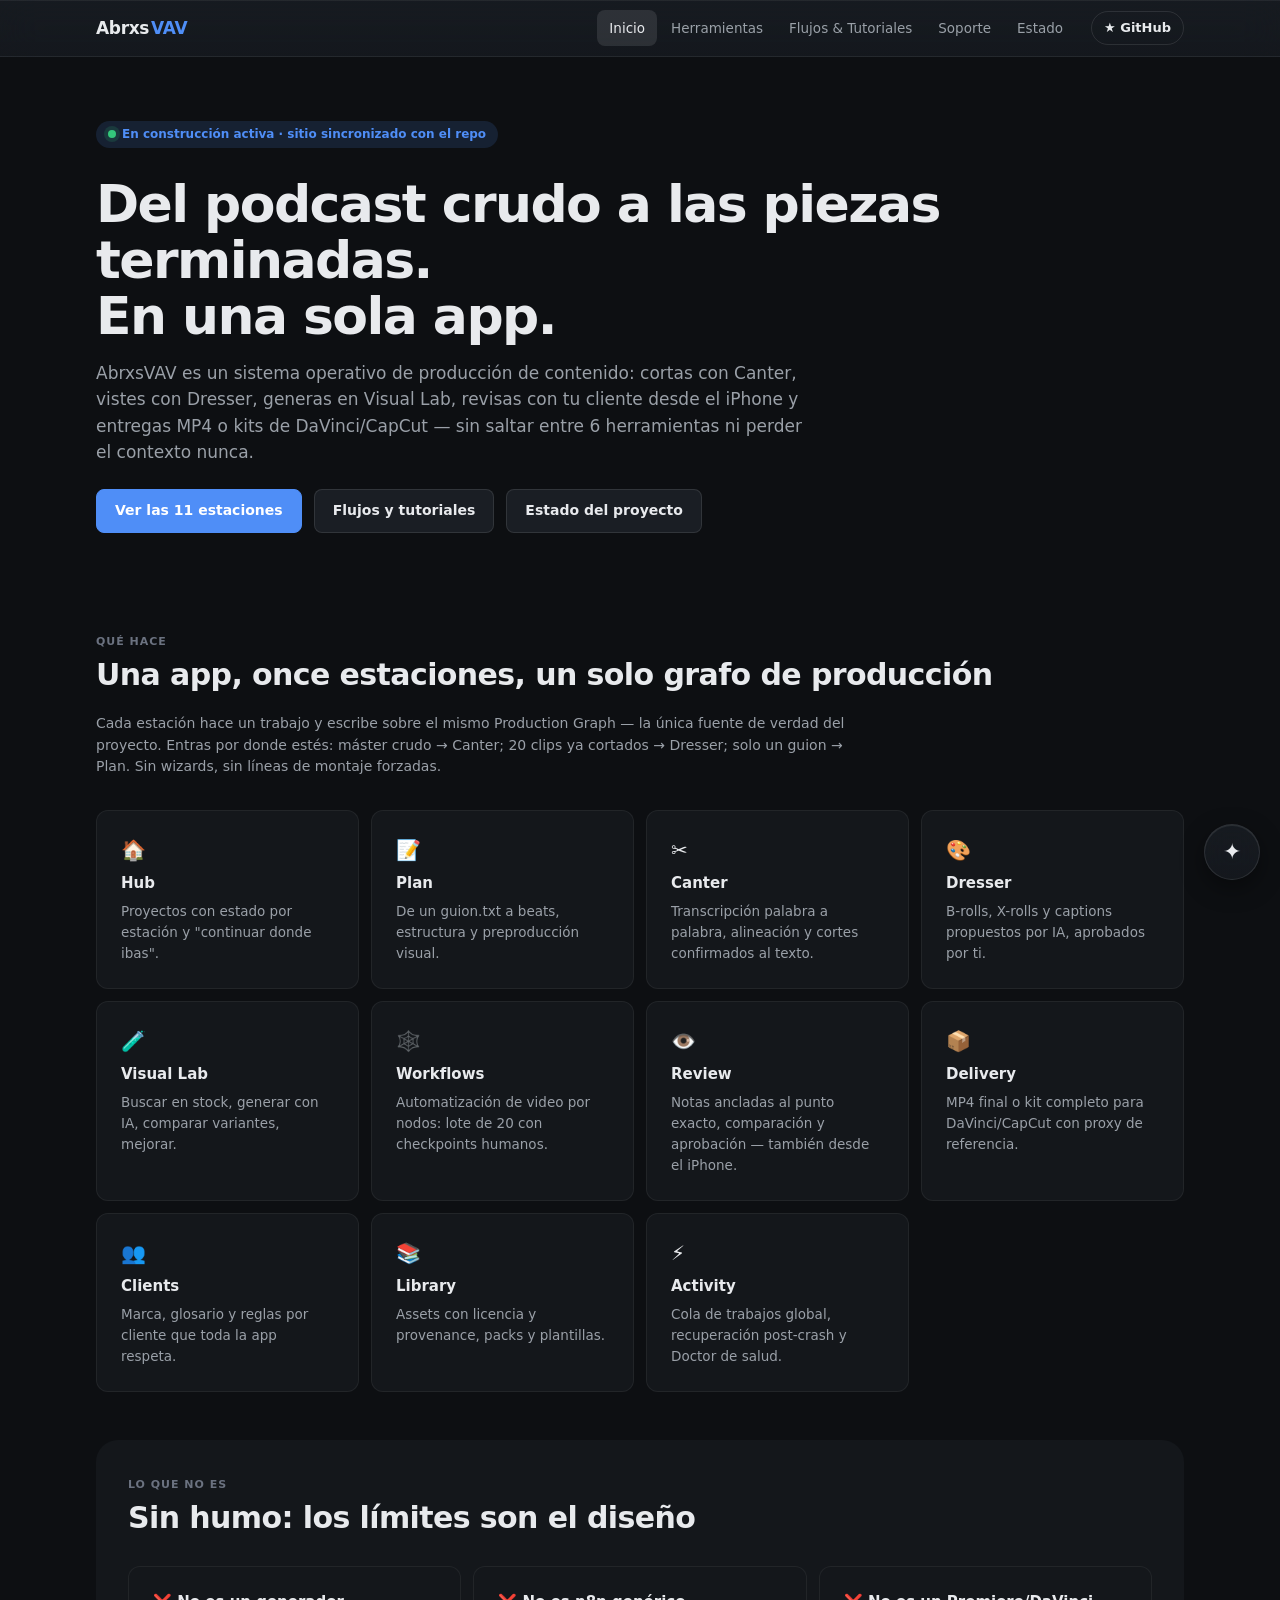
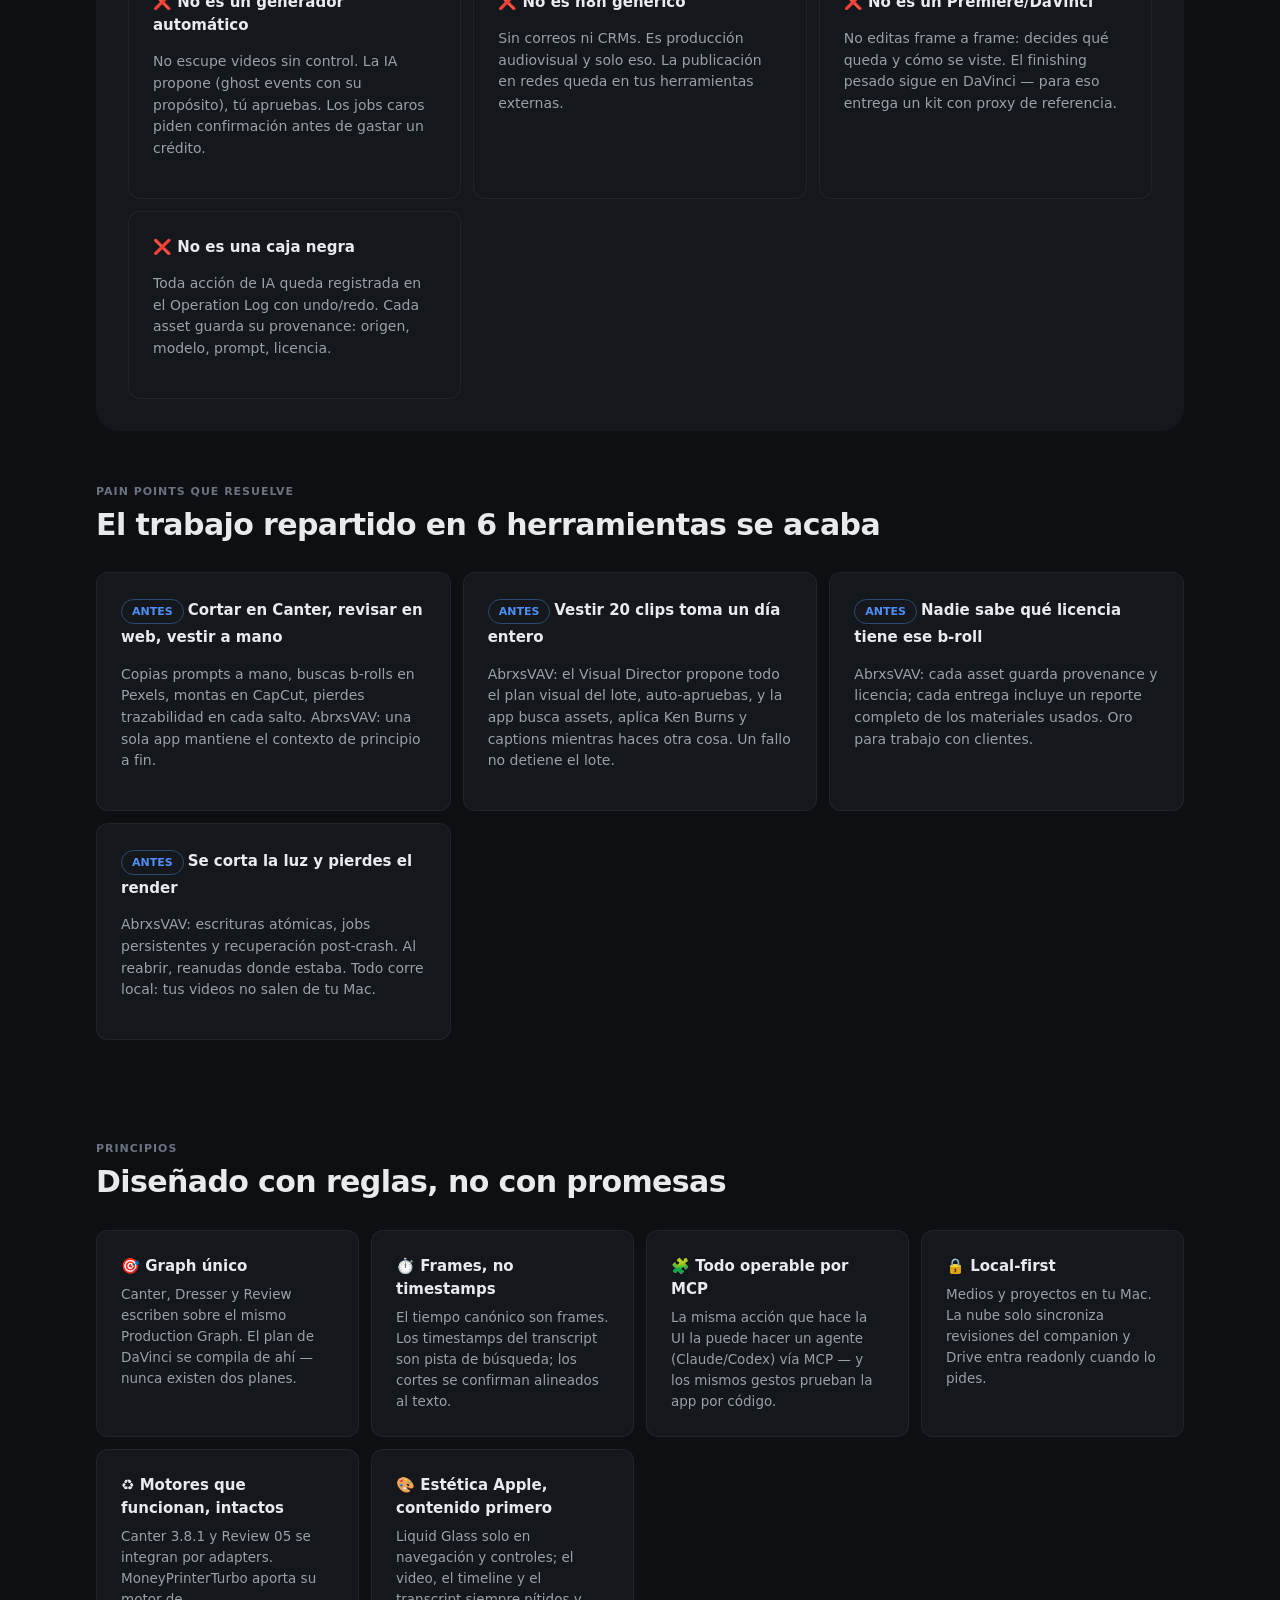
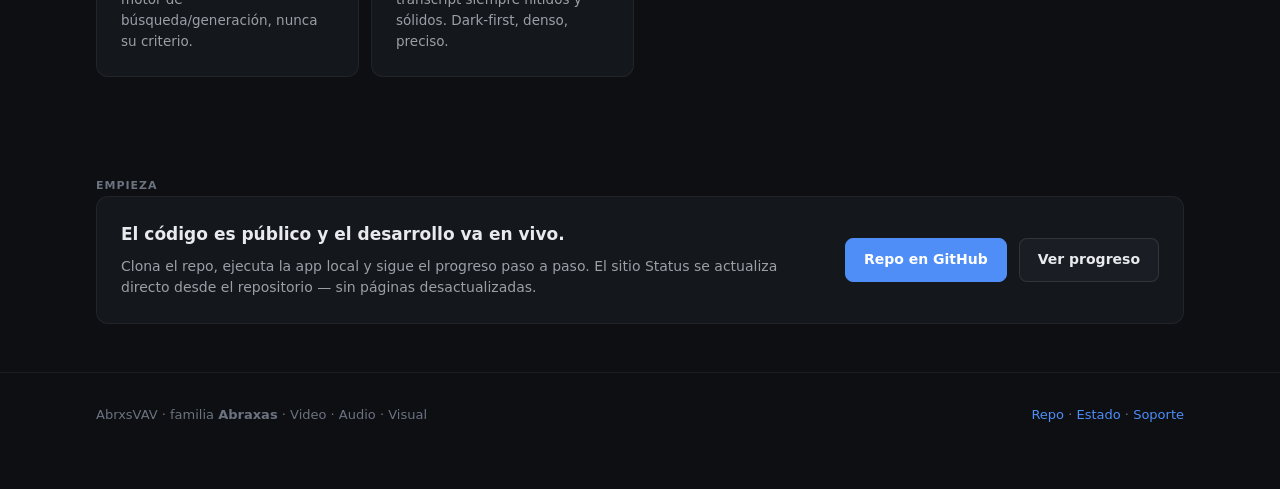
==== index.html @ 5ef49d7b "Sitio oficial AbrxsVAV: landing, herramientas, flujos+tutoriales, soporte, asistente local y status " ====
<!doctype html>
<html lang="es">
<head>
<meta charset="utf-8">
<meta name="viewport" content="width=device-width,initial-scale=1,viewport-fit=cover">
<title>AbrxsVAV — Sistema operativo de producción de contenido</title>
<meta name="description" content="AbrxsVAV: del guion o podcast crudo a piezas terminadas, vestidas, revisadas y entregadas. 11 estaciones, IA que propone, humano que aprueba, todo operable por MCP.">
<meta name="theme-color" content="#0d0f12">
<link rel="stylesheet" href="assets/style.css">
</head>
<body>
<nav class="nav"><div class="nav-in">
  <a class="brand" href="index.html">Abrxs<b>VAV</b></a>
  <div class="nav-links">
    <a href="index.html">Inicio</a><a href="tools.html">Herramientas</a>
    <a href="workflows.html">Flujos & Tutoriales</a><a href="support.html">Soporte</a>
    <a href="status.html">Estado</a>
  </div>
  <a class="gh-link" href="https://github.com/LordJeferies/abrxs-vav" target="_blank" rel="noopener">★ GitHub</a>
</div></nav>

<header class="hero"><div class="wrap">
  <span class="badge"><span class="live-dot"></span> En construcción activa · sitio sincronizado con el repo</span>
  <h1>Del podcast crudo a las piezas terminadas.<br>En una sola app.</h1>
  <p class="lead">AbrxsVAV es un sistema operativo de producción de contenido: cortas con Canter,
  vistes con Dresser, generas en Visual Lab, revisas con tu cliente desde el iPhone y entregas
  MP4 o kits de DaVinci/CapCut — sin saltar entre 6 herramientas ni perder el contexto nunca.</p>
  <div class="cta-row">
    <a class="btn primary" href="tools.html">Ver las 11 estaciones</a>
    <a class="btn" href="workflows.html">Flujos y tutoriales</a>
    <a class="btn" href="status.html">Estado del proyecto</a>
  </div>
</div></header>

<main class="wrap">

<section id="que-es">
  <span class="k">Qué hace</span>
  <h2>Una app, once estaciones, un solo grafo de producción</h2>
  <p class="sub">Cada estación hace un trabajo y escribe sobre el mismo Production Graph — la única
  fuente de verdad del proyecto. Entras por donde estés: máster crudo → Canter; 20 clips ya cortados
  → Dresser; solo un guion → Plan. Sin wizards, sin líneas de montaje forzadas.</p>
  <div class="grid g3" style="margin-top:32px">
    <div class="card station"><span class="ico">🏠</span><b>Hub</b><p>Proyectos con estado por estación y "continuar donde ibas".</p></div>
    <div class="card station"><span class="ico">📝</span><b>Plan</b><p>De un guion.txt a beats, estructura y preproducción visual.</p></div>
    <div class="card station"><span class="ico">✂️</span><b>Canter</b><p>Transcripción palabra a palabra, alineación y cortes confirmados al texto.</p></div>
    <div class="card station"><span class="ico">🎨</span><b>Dresser</b><p>B-rolls, X-rolls y captions propuestos por IA, aprobados por ti.</p></div>
    <div class="card station"><span class="ico">🧪</span><b>Visual Lab</b><p>Buscar en stock, generar con IA, comparar variantes, mejorar.</p></div>
    <div class="card station"><span class="ico">🕸️</span><b>Workflows</b><p>Automatización de video por nodos: lote de 20 con checkpoints humanos.</p></div>
    <div class="card station"><span class="ico">👁️</span><b>Review</b><p>Notas ancladas al punto exacto, comparación y aprobación — también desde el iPhone.</p></div>
    <div class="card station"><span class="ico">📦</span><b>Delivery</b><p>MP4 final o kit completo para DaVinci/CapCut con proxy de referencia.</p></div>
    <div class="card station"><span class="ico">👥</span><b>Clients</b><p>Marca, glosario y reglas por cliente que toda la app respeta.</p></div>
    <div class="card station"><span class="ico">📚</span><b>Library</b><p>Assets con licencia y provenance, packs y plantillas.</p></div>
    <div class="card station"><span class="ico">⚡</span><b>Activity</b><p>Cola de trabajos global, recuperación post-crash y Doctor de salud.</p></div>
  </div>
</section>

<section id="no-es" style="background:var(--s1);border-radius:var(--r-xl);padding:var(--sp8)">
  <span class="k">Lo que no es</span>
  <h2>Sin humo: los límites son el diseño</h2>
  <div class="grid g2" style="margin-top:24px">
    <div class="card"><b>❌ No es un generador automático</b><p class="sub">No escupe videos sin control. La IA propone (ghost events con su propósito), tú apruebas. Los jobs caros piden confirmación antes de gastar un crédito.</p></div>
    <div class="card"><b>❌ No es n8n genérico</b><p class="sub">Sin correos ni CRMs. Es producción audiovisual y solo eso. La publicación en redes queda en tus herramientas externas.</p></div>
    <div class="card"><b>❌ No es un Premiere/DaVinci</b><p class="sub">No editas frame a frame: decides qué queda y cómo se viste. El finishing pesado sigue en DaVinci — para eso entrega un kit con proxy de referencia.</p></div>
    <div class="card"><b>❌ No es una caja negra</b><p class="sub">Toda acción de IA queda registrada en el Operation Log con undo/redo. Cada asset guarda su provenance: origen, modelo, prompt, licencia.</p></div>
  </div>
</section>

<section id="dolor">
  <span class="k">Pain points que resuelve</span>
  <h2>El trabajo repartido en 6 herramientas se acaba</h2>
  <div class="grid g2" style="margin-top:24px">
    <div class="card"><span class="tag acc">ANTES</span><b>Cortar en Canter, revisar en web, vestir a mano</b><p class="sub">Copias prompts a mano, buscas b-rolls en Pexels, montas en CapCut, pierdes trazabilidad en cada salto. AbrxsVAV: una sola app mantiene el contexto de principio a fin.</p></div>
    <div class="card"><span class="tag acc">ANTES</span><b>Vestir 20 clips toma un día entero</b><p class="sub">AbrxsVAV: el Visual Director propone todo el plan visual del lote, auto-apruebas, y la app busca assets, aplica Ken Burns y captions mientras haces otra cosa. Un fallo no detiene el lote.</p></div>
    <div class="card"><span class="tag acc">ANTES</span><b>Nadie sabe qué licencia tiene ese b-roll</b><p class="sub">AbrxsVAV: cada asset guarda provenance y licencia; cada entrega incluye un reporte completo de los materiales usados. Oro para trabajo con clientes.</p></div>
    <div class="card"><span class="tag acc">ANTES</span><b>Se corta la luz y pierdes el render</b><p class="sub">AbrxsVAV: escrituras atómicas, jobs persistentes y recuperación post-crash. Al reabrir, reanudas donde estaba. Todo corre local: tus videos no salen de tu Mac.</p></div>
  </div>
</section>

<section id="principios">
  <span class="k">Principios</span>
  <h2>Diseñado con reglas, no con promesas</h2>
  <div class="grid g3" style="margin-top:24px">
    <div class="card station"><b>🎯 Graph único</b><p>Canter, Dresser y Review escriben sobre el mismo Production Graph. El plan de DaVinci se compila de ahí — nunca existen dos planes.</p></div>
    <div class="card station"><b>⏱️ Frames, no timestamps</b><p>El tiempo canónico son frames. Los timestamps del transcript son pista de búsqueda; los cortes se confirman alineados al texto.</p></div>
    <div class="card station"><b>🧩 Todo operable por MCP</b><p>La misma acción que hace la UI la puede hacer un agente (Claude/Codex) vía MCP — y los mismos gestos prueban la app por código.</p></div>
    <div class="card station"><b>🔒 Local-first</b><p>Medios y proyectos en tu Mac. La nube solo sincroniza revisiones del companion y Drive entra readonly cuando lo pides.</p></div>
    <div class="card station"><b>♻️ Motores que funcionan, intactos</b><p>Canter 3.8.1 y Review 05 se integran por adapters. MoneyPrinterTurbo aporta su motor de búsqueda/generación, nunca su criterio.</p></div>
    <div class="card station"><b>🎨 Estética Apple, contenido primero</b><p>Liquid Glass solo en navegación y controles; el video, el timeline y el transcript siempre nítidos y sólidos. Dark-first, denso, preciso.</p></div>
  </div>
</section>

<section>
  <span class="k">Empieza</span>
  <div class="card" style="display:flex;gap:24px;align-items:center;flex-wrap:wrap">
    <div style="flex:1;min-width:260px"><b style="font-size:17px">El código es público y el desarrollo va en vivo.</b>
    <p class="sub" style="margin:8px 0 0">Clona el repo, ejecuta la app local y sigue el progreso paso a paso.
    El sitio Status se actualiza directo desde el repositorio — sin páginas desactualizadas.</p></div>
    <div style="display:flex;gap:12px;flex-wrap:wrap">
      <a class="btn primary" href="https://github.com/LordJeferies/abrxs-vav" target="_blank" rel="noopener">Repo en GitHub</a>
      <a class="btn" href="status.html">Ver progreso</a>
    </div>
  </div>
</section>
</main>

<footer><div class="wrap">
  <span>AbrxsVAV · familia <b>Abraxas</b> · Video · Audio · Visual</span>
  <span><a href="https://github.com/LordJeferies/abrxs-vav">Repo</a> · <a href="status.html">Estado</a> · <a href="support.html">Soporte</a></span>
</div></footer>
<script src="assets/app.js"></script>
</body>
</html>
---- assets/style.css ----
/* ABRXSVAV STATUS — sitio oficial · cumple el canon visual de la app (dark-first,
   contenido sólido, glass SOLO en capa UI: nav + chat flotante) */
:root{
  --bg:#0d0f12; --s1:#14171b; --s2:#1a1e24; --s3:#20252c;
  --tx:#e8eaed; --tx2:#9aa0a8; --tx3:#6b7280;
  --b1:rgb(255 255 255/.06); --b2:rgb(255 255 255/.10); --b3:rgb(255 255 255/.18);
  --acc:#4f8ef7; --acc-soft:rgb(79 142 247/.14);
  --ok:#34c77b; --warn:#e8b341; --bad:#e5534b;
  --r-s:8px; --r-m:12px; --r-l:16px; --r-xl:22px; --pill:999px;
  --sp1:4px; --sp2:8px; --sp3:12px; --sp4:16px; --sp6:24px; --sp8:32px; --sp12:48px; --sp16:64px;
  --font:-apple-system,BlinkMacSystemFont,"SF Pro Text","Segoe UI",system-ui,sans-serif;
  --glass:linear-gradient(rgb(32 37 44/.55),rgb(26 30 36/.62));
  --glass-blur:blur(20px) saturate(180%);
  --dur:.2s; --ease:cubic-bezier(.2,0,0,1);
}
*,*::before,*::after{box-sizing:border-box}
html{scroll-behavior:smooth}
body{margin:0;background:var(--bg);color:var(--tx);font-family:var(--font);
  font-size:15px;line-height:1.55;-webkit-font-smoothing:antialiased}
a{color:var(--acc);text-decoration:none}
a:hover{text-decoration:underline}
:focus-visible{outline:2px solid var(--acc);outline-offset:2px;border-radius:6px}
*{scrollbar-width:thin;scrollbar-color:var(--b3) transparent}
::-webkit-scrollbar{width:10px;height:10px}
::-webkit-scrollbar-thumb{background:var(--b3);border-radius:999px;border:3px solid transparent;background-clip:content-box}

/* ── nav (única superficie glass del sitio) ── */
.nav{position:sticky;top:0;z-index:50;background:var(--glass);
  backdrop-filter:var(--glass-blur);-webkit-backdrop-filter:var(--glass-blur);
  border-bottom:1px solid var(--b1);box-shadow:inset 0 1px 0 rgb(255 255 255/.06)}
.nav-in{max-width:1120px;margin:0 auto;display:flex;align-items:center;gap:var(--sp4);
  padding:0 var(--sp4);height:56px}
.brand{font-weight:700;font-size:17px;letter-spacing:-.02em;color:var(--tx);display:flex;gap:2px}
.brand b{color:var(--acc);font-weight:700}
.nav-links{display:flex;gap:2px;margin-left:auto;overflow-x:auto}
.nav-links a{color:var(--tx2);padding:8px 12px;border-radius:var(--r-s);font-size:13.5px;font-weight:500;white-space:nowrap}
.nav-links a:hover{color:var(--tx);background:var(--b1);text-decoration:none}
.nav-links a[aria-current="page"]{color:var(--tx);background:var(--b2)}
.gh-link{display:inline-flex;align-items:center;gap:6px;font-size:13px;font-weight:600;
  color:var(--tx)!important;border:1px solid var(--b2);padding:6px 12px;border-radius:var(--pill)}
.gh-link:hover{border-color:var(--b3);background:var(--b1);text-decoration:none!important}

.wrap{max-width:1120px;margin:0 auto;padding:0 var(--sp4)}
section{padding:var(--sp12) 0}
.k{font-size:11px;font-weight:600;text-transform:uppercase;letter-spacing:.09em;color:var(--tx3)}
h1{font-size:clamp(30px,5vw,52px);line-height:1.08;letter-spacing:-.03em;margin:var(--sp3) 0 var(--sp4);font-weight:700}
h2{font-size:clamp(22px,3vw,30px);letter-spacing:-.02em;margin:0 0 var(--sp3);font-weight:700}
h3{font-size:17px;margin:var(--sp6) 0 var(--sp2);font-weight:600}
.lead{color:var(--tx2);font-size:17px;max-width:720px;margin:0}
.sub{color:var(--tx2);font-size:14px;max-width:760px}

/* ── superficies de contenido (sólidas) ── */
.card{background:var(--s1);border:1px solid var(--b1);border-radius:var(--r-m);padding:var(--sp6)}
.card:hover{border-color:var(--b2)}
.grid{display:grid;gap:var(--sp3)}
.g2{grid-template-columns:repeat(auto-fit,minmax(300px,1fr))}
.g3{grid-template-columns:repeat(auto-fit,minmax(240px,1fr))}
.tag{display:inline-block;font-size:11px;font-weight:600;padding:3px 10px;border-radius:var(--pill);
  border:1px solid var(--b2);color:var(--tx2);margin:2px 4px 2px 0}
.tag.ok{color:var(--ok);border-color:rgb(52 199 123/.4)}
.tag.warn{color:var(--warn);border-color:rgb(232 179 65/.4)}
.tag.acc{color:var(--acc);border-color:rgb(79 142 247/.4)}
.badge{display:inline-flex;align-items:center;gap:6px;font-size:12px;font-weight:600;
  padding:4px 12px;border-radius:var(--pill);background:var(--acc-soft);color:var(--acc)}
code,.mono{font-family:ui-monospace,"SF Mono",SFMono-Regular,Menlo,monospace;font-size:12.5px}
code{background:var(--s2);border:1px solid var(--b1);border-radius:6px;padding:1px 6px}
pre{background:var(--s1);border:1px solid var(--b1);border-radius:var(--r-m);padding:var(--sp4);
  overflow-x:auto;font-size:12.5px;line-height:1.6}
pre code{background:none;border:none;padding:0}
.btn{display:inline-flex;align-items:center;gap:8px;font-weight:600;font-size:14px;
  padding:10px 18px;border-radius:var(--r-s);border:1px solid var(--b2);color:var(--tx);
  background:var(--s2);transition:all var(--dur) var(--ease);cursor:pointer}
.btn:hover{border-color:var(--b3);transform:translateY(-1px);text-decoration:none}
.btn.primary{background:var(--acc);border-color:var(--acc);color:#fff}
.btn.primary:hover{filter:brightness(1.1)}

/* hero */
.hero{padding:var(--sp16) 0 var(--sp12);position:relative;overflow:hidden}
.hero::before{content:"";position:absolute;inset:-40% -20% auto;height:120%;
  background:radial-gradient(600px 300px at 70% 0%,rgb(79 142 247/.13),transparent 70%);pointer-events:none}
.hero .badge{margin-bottom:var(--sp4)}
.cta-row{display:flex;gap:var(--sp3);flex-wrap:wrap;margin-top:var(--sp6)}

/* estaciones / features */
.station{display:flex;flex-direction:column;gap:6px}
.station .ico{font-size:20px}
.station p{margin:0;color:var(--tx2);font-size:13.5px}
.station b{font-size:15px}

/* tabla */
table{width:100%;border-collapse:collapse;font-size:13.5px}
th{font-size:11px;text-transform:uppercase;letter-spacing:.08em;color:var(--tx3);text-align:left;padding:10px 12px;border-bottom:1px solid var(--b2)}
td{padding:10px 12px;border-bottom:1px solid var(--b1);vertical-align:top;color:var(--tx2)}
td:first-child{color:var(--tx);font-weight:500}
tr:last-child td{border-bottom:none}

/* pasos / tutorial */
.step{display:flex;gap:var(--sp4);padding:var(--sp4) 0;border-bottom:1px solid var(--b1)}
.step:last-child{border-bottom:none}
.step-n{flex:0 0 32px;height:32px;border-radius:50%;background:var(--acc-soft);color:var(--acc);
  display:grid;place-items:center;font-weight:700;font-size:14px}
details{border:1px solid var(--b1);border-radius:var(--r-m);background:var(--s1);margin-bottom:var(--sp2)}
summary{cursor:pointer;padding:14px 18px;font-weight:600;font-size:14.5px;list-style:none}
summary::before{content:"▸";color:var(--acc);margin-right:10px;display:inline-block;transition:transform var(--dur)}
details[open] summary::before{transform:rotate(90deg)}
details .body{padding:0 18px 16px;color:var(--tx2);font-size:14px}

/* status dinámico */
.status-grid{display:grid;gap:var(--sp3);grid-template-columns:repeat(auto-fit,minmax(260px,1fr))}
.bar{height:8px;border-radius:var(--pill);background:var(--s2);overflow:hidden;margin-top:8px}
.bar>i{display:block;height:100%;background:linear-gradient(90deg,var(--acc),#7db1ff);border-radius:999px;transition:width .6s var(--ease)}
.stat-num{font-size:34px;font-weight:700;letter-spacing:-.02em}
.stat-ok{color:var(--ok)} .stat-warn{color:var(--warn)} .stat-bad{color:var(--bad)}
.commit{display:flex;gap:var(--sp3);padding:10px 0;border-bottom:1px solid var(--b1);font-size:13.5px}
.commit:last-child{border-bottom:none}
.commit .sha{color:var(--acc);font-family:ui-monospace,Menlo,monospace;font-size:12px}
.commit .date{color:var(--tx3);font-size:12px;margin-left:auto;white-space:nowrap}
.live-dot{width:8px;height:8px;border-radius:50%;background:var(--ok);display:inline-block;
  box-shadow:0 0 0 4px rgb(52 199 123/.15);animation:pulse 2s infinite}
@keyframes pulse{50%{box-shadow:0 0 0 7px rgb(52 199 123/.05)}}
.err-note{color:var(--warn);font-size:13px;background:rgb(232 179 65/.08);border:1px solid rgb(232 179 65/.25);
  border-radius:var(--r-s);padding:10px 14px;margin-top:var(--sp3)}

/* footer */
footer{border-top:1px solid var(--b1);padding:var(--sp8) 0 var(--sp16);color:var(--tx3);font-size:13px}
footer .wrap{display:flex;gap:var(--sp6);flex-wrap:wrap;justify-content:space-between}

/* ── asistente (chat flotante — segunda superficie glass) ── */
.chat-fab{position:fixed;right:20px;bottom:20px;z-index:90;width:56px;height:56px;border-radius:50%;
  border:1px solid var(--b2);background:var(--glass);backdrop-filter:var(--glass-blur);
  -webkit-backdrop-filter:var(--glass-blur);color:var(--tx);font-size:22px;cursor:pointer;
  box-shadow:0 8px 24px rgb(0 0 0/.4),inset 0 1px 0 rgb(255 255 255/.08)}
.chat-fab:hover{transform:translateY(-2px)}
.chat-panel{position:fixed;right:20px;bottom:88px;z-index:90;width:min(380px,calc(100vw - 32px));
  height:min(520px,calc(100vh - 120px));display:none;flex-direction:column;border-radius:var(--r-xl);
  border:1px solid var(--b2);background:var(--glass);backdrop-filter:var(--glass-blur);
  -webkit-backdrop-filter:var(--glass-blur);box-shadow:0 24px 64px rgb(0 0 0/.5);overflow:hidden}
.chat-panel.open{display:flex}
.chat-head{padding:14px 16px;border-bottom:1px solid var(--b1);display:flex;align-items:center;gap:10px}
.chat-head b{font-size:14.5px}
.chat-head .k{display:block}
.chat-log{flex:1;overflow-y:auto;padding:14px 16px;display:flex;flex-direction:column;gap:10px}
.msg{max-width:88%;padding:10px 14px;border-radius:14px;font-size:13.5px;line-height:1.5}
.msg.user{align-self:flex-end;background:var(--acc);color:#fff;border-bottom-right-radius:4px}
.msg.bot{align-self:flex-start;background:var(--s2);border:1px solid var(--b1);border-bottom-left-radius:4px}
.msg.bot a{font-weight:600}
.msg.bot .src{display:block;margin-top:6px;font-size:11px;color:var(--tx3)}
.chips{display:flex;flex-wrap:wrap;gap:6px;padding:0 16px 10px}
.chips button{font-size:11.5px;color:var(--tx2);background:var(--s2);border:1px solid var(--b1);
  border-radius:var(--pill);padding:5px 10px;cursor:pointer}
.chips button:hover{color:var(--tx);border-color:var(--b3)}
.chat-input{display:flex;gap:8px;padding:12px 16px;border-top:1px solid var(--b1)}
.chat-input input{flex:1;background:var(--s2);border:1px solid var(--b1);border-radius:var(--r-s);
  padding:10px 12px;color:var(--tx);font-size:13.5px;font-family:inherit}
.chat-input button{background:var(--acc);border:none;color:#fff;border-radius:var(--r-s);
  width:40px;cursor:pointer;font-size:15px}
.privacy{font-size:10.5px;color:var(--tx3);padding:0 16px 10px;text-align:center}

@media(max-width:720px){
  .nav-links a{padding:8px 8px;font-size:12.5px}
  section{padding:var(--sp8) 0}
  h1{font-size:34px}
}
@media (prefers-reduced-transparency:reduce){
  .nav,.chat-fab,.chat-panel{backdrop-filter:none;-webkit-backdrop-filter:none;background:var(--s2)}
}
@media (prefers-reduced-motion:reduce){
  *,*::before,*::after{animation-duration:.01ms!important;transition-duration:.01ms!important}
}
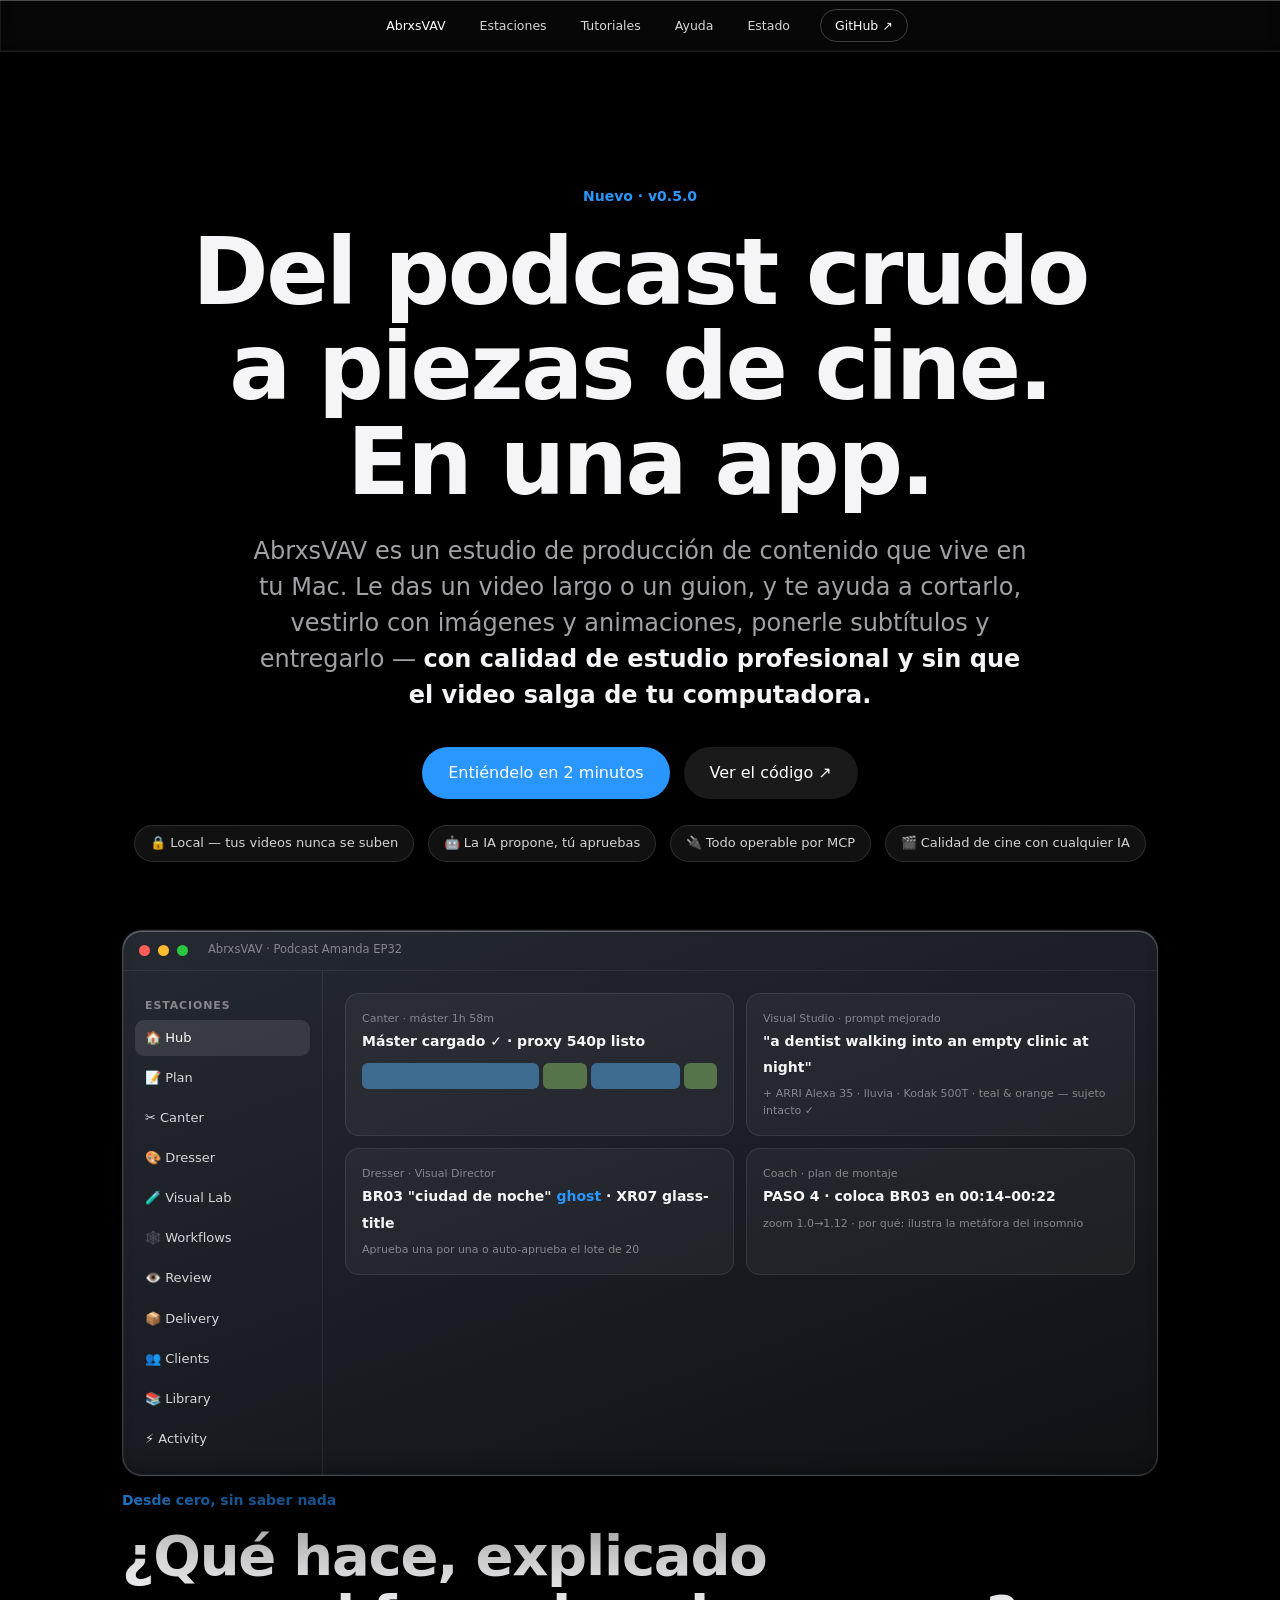
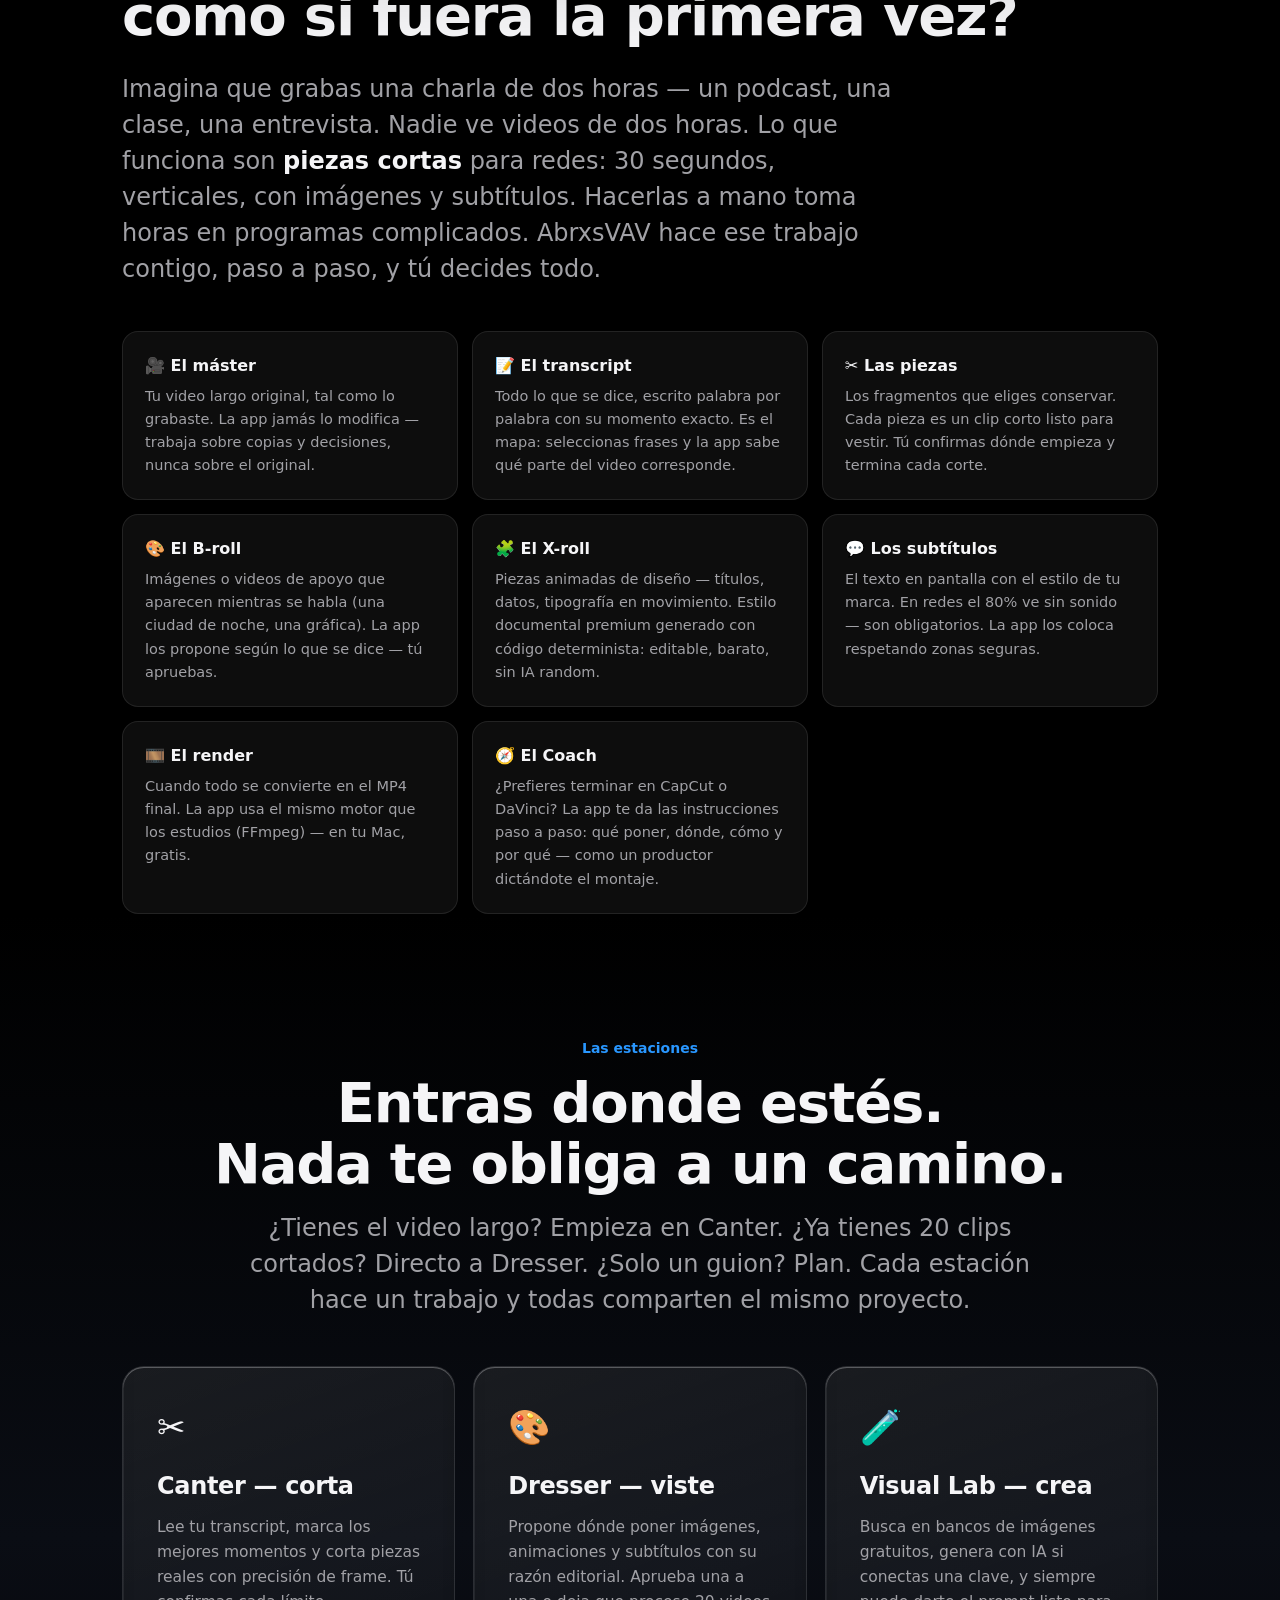
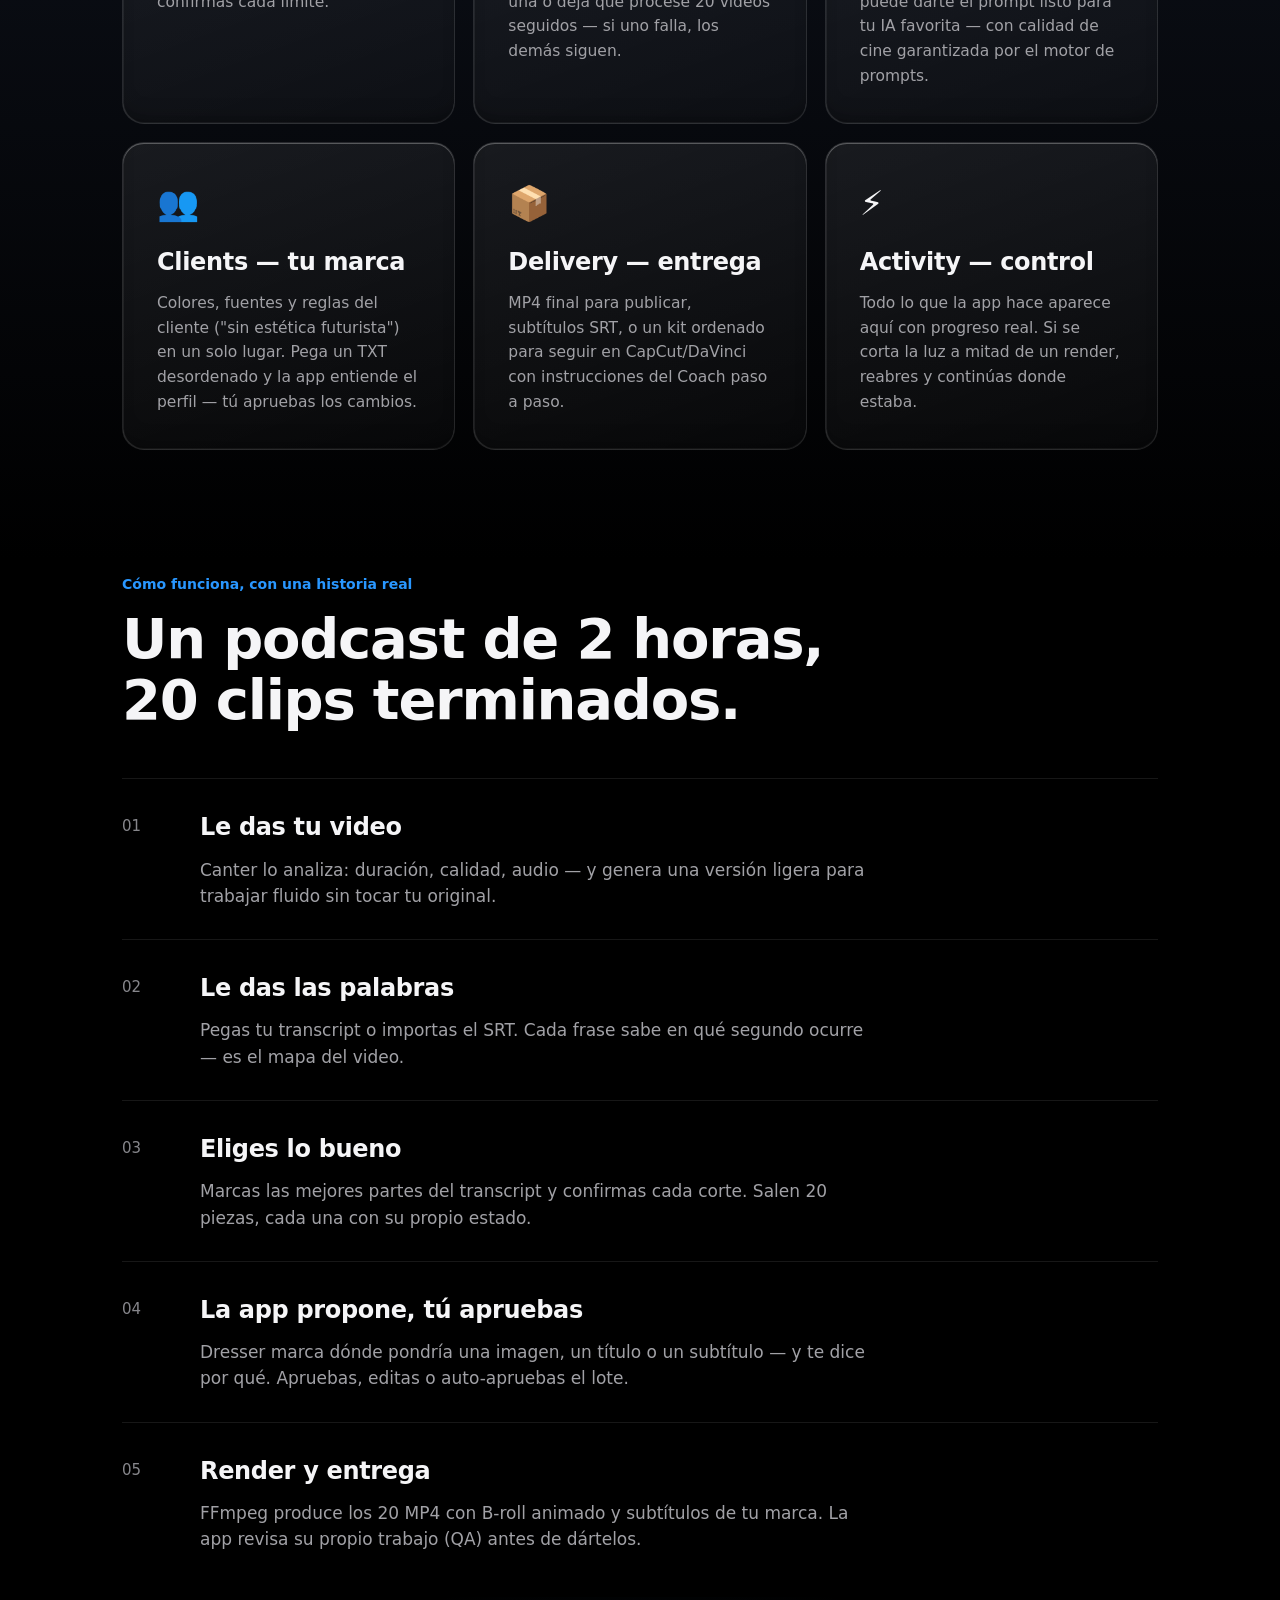
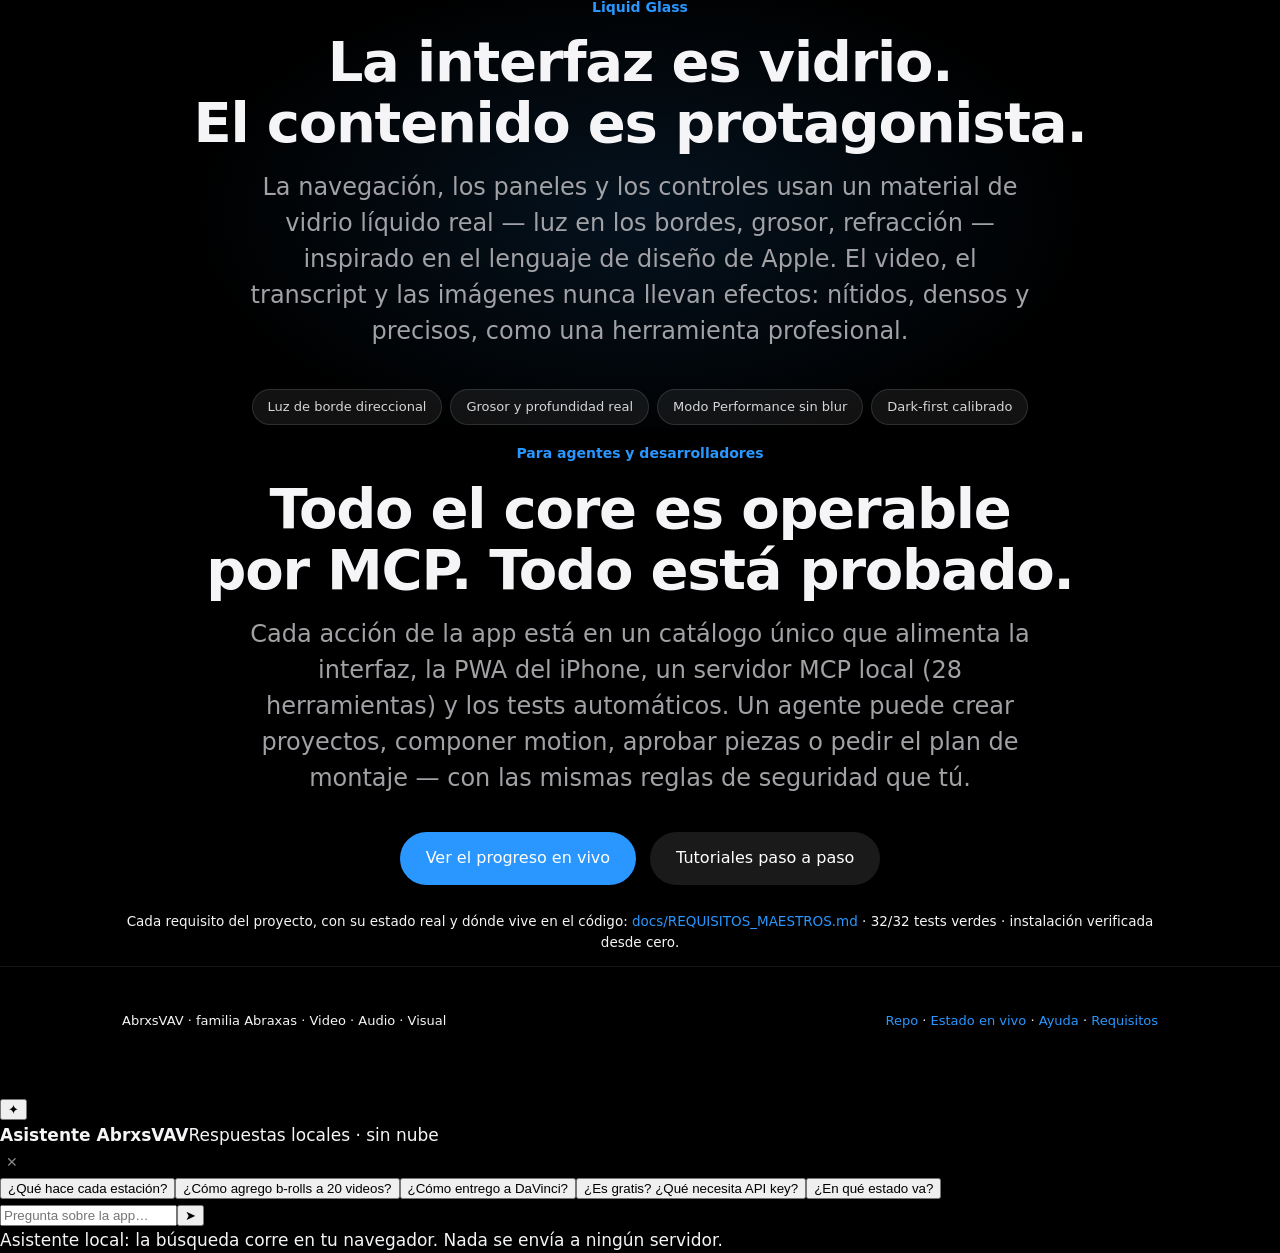
==== commit 713456d1: "index.html rediseño Apple: tipografía grande, LiquidGlass, maqueta visual de la app, explicación des" ====
--- a/index.html
+++ b/index.html
@@ -3,110 +3,203 @@
 <head>
 <meta charset="utf-8">
 <meta name="viewport" content="width=device-width,initial-scale=1,viewport-fit=cover">
-<title>AbrxsVAV — Sistema operativo de producción de contenido</title>
-<meta name="description" content="AbrxsVAV: del guion o podcast crudo a piezas terminadas, vestidas, revisadas y entregadas. 11 estaciones, IA que propone, humano que aprueba, todo operable por MCP.">
-<meta name="theme-color" content="#0d0f12">
-<link rel="stylesheet" href="assets/style.css">
+<title>AbrxsVAV — Producción de contenido de cine, explicada para cualquiera</title>
+<meta name="description" content="AbrxsVAV convierte un podcast o un guion en piezas terminadas de calidad de cine: corta, viste con imágenes y animaciones, genera prompts para cualquier IA y entrega. Explicado para personas sin experiencia.">
+<meta name="theme-color" content="#000000">
+<link rel="manifest" href="manifest.json"><link rel="icon" href="assets/icon.svg" type="image/svg+xml"><link rel="apple-touch-icon" href="assets/icon.svg"><meta name="apple-mobile-web-app-capable" content="yes"><meta name="apple-mobile-web-app-status-bar-style" content="black-translucent">
+<style>
+/* Apple-style: negro puro, tipografía enorme, aire, material LiquidGlass real */
+:root{--bg:#000;--tx:#f5f5f7;--tx2:#86868b;--acc:#2997ff;--glass-blur:blur(24px) saturate(180%);
+--edge:inset 0 1px 0 rgba(255,255,255,.28),inset 0 -1px 0 rgba(255,255,255,.05),inset 1px 0 0 rgba(255,255,255,.07),inset 0 -14px 22px -16px rgba(0,0,0,.55);
+--spec:0 18px 60px rgba(0,0,0,.5),0 2px 8px rgba(0,0,0,.3)}
+*,*::before,*::after{box-sizing:border-box}html{scroll-behavior:smooth}
+body{margin:0;background:var(--bg);color:var(--tx);font-family:-apple-system,BlinkMacSystemFont,"SF Pro Display","SF Pro Text","Segoe UI",system-ui,sans-serif;-webkit-font-smoothing:antialiased;line-height:1.55;font-size:17px}
+a{color:var(--acc);text-decoration:none}a:hover{text-decoration:underline}
+:focus-visible{outline:2px solid var(--acc);outline-offset:3px;border-radius:8px}
+*{scrollbar-width:thin;scrollbar-color:rgba(255,255,255,.25) transparent}::-webkit-scrollbar{width:8px}::-webkit-scrollbar-thumb{background:rgba(255,255,255,.25);border-radius:99px}
+.nav{position:sticky;top:0;z-index:100;height:52px;display:flex;align-items:center;justify-content:center;gap:6px;
+background:rgba(13,13,15,.55);-webkit-backdrop-filter:var(--glass-blur);backdrop-filter:var(--glass-blur);
+border-bottom:1px solid rgba(255,255,255,.08);box-shadow:var(--edge)}
+.nav a{color:#d6d6d8;font-size:12.5px;padding:6px 14px;border-radius:99px}
+.nav a:hover{color:#fff;background:rgba(255,255,255,.08);text-decoration:none}
+.nav a[aria-current]{color:#fff}
+.nav .gh{margin-left:10px;border:1px solid rgba(255,255,255,.22);color:#fff}
+@media(max-width:760px){.nav{overflow-x:auto;justify-content:flex-start;padding:0 10px}.nav a{white-space:nowrap}}
+.wrap{max-width:1080px;margin:0 auto;padding:0 22px}
+section{padding:110px 0}
+h1{font-size:clamp(44px,7.5vw,92px);line-height:1.03;letter-spacing:-.028em;font-weight:700;margin:18px 0 22px}
+h2{font-size:clamp(32px,5vw,56px);line-height:1.08;letter-spacing:-.022em;font-weight:700;margin:0 0 16px}
+h3{font-size:24px;letter-spacing:-.014em;font-weight:600;margin:0 0 10px}
+.kicker{font-size:14px;font-weight:600;color:var(--acc)}
+.lead{font-size:clamp(19px,2.4vw,24px);color:#a1a1a6;max-width:780px;line-height:1.5}
+.center{text-align:center}.center .lead{margin:0 auto}
+.btn{display:inline-flex;align-items:center;gap:8px;font-size:16px;font-weight:500;padding:14px 26px;border-radius:99px;border:0;cursor:pointer;transition:transform .18s ease}
+.btn:hover{transform:scale(1.03)}.btn:active{transform:scale(.98)}
+.btn.blue{background:var(--acc);color:#fff}.btn.ghost{background:rgba(255,255,255,.1);color:#fff;-webkit-backdrop-filter:var(--glass-blur);backdrop-filter:var(--glass-blur)}
+.chip{display:inline-flex;align-items:center;font-size:13px;color:#d6d6d8;background:rgba(255,255,255,.07);border:1px solid rgba(255,255,255,.12);border-radius:99px;padding:7px 15px;margin:4px}
+.mock{border-radius:20px;overflow:hidden;border:1px solid rgba(255,255,255,.14);box-shadow:0 40px 120px rgba(0,0,0,.75),0 0 0 1px rgba(255,255,255,.05),var(--edge);
+background:linear-gradient(160deg,rgba(40,44,52,.92),rgba(16,18,22,.96));-webkit-backdrop-filter:var(--glass-blur);backdrop-filter:var(--glass-blur);margin:64px auto 0;text-align:left}
+.mock .bar{height:40px;display:flex;align-items:center;gap:8px;padding:0 16px;border-bottom:1px solid rgba(255,255,255,.07)}
+.mock .bar i{width:11px;height:11px;border-radius:50%;background:#3a3a3e}
+.mock .bar i:first-child{background:#ff5f57}.mock .bar i:nth-child(2){background:#febc2e}.mock .bar i:nth-child(3){background:#28c840}
+.mock .bar span{margin-left:12px;font-size:11.5px;color:#86868b}
+.mock .body{display:grid;grid-template-columns:200px 1fr;min-height:420px}
+.mock .side{border-right:1px solid rgba(255,255,255,.07);padding:18px 12px;display:flex;flex-direction:column;gap:4px}
+.mock .side b{font-size:11px;color:#86868b;text-transform:uppercase;letter-spacing:.08em;padding:8px 10px 2px}
+.mock .side a{display:block;font-size:13px;color:#d6d6d8;padding:8px 10px;border-radius:9px}
+.mock .side a.on{background:rgba(255,255,255,.1);color:#fff}
+.mock .main{padding:22px}
+.mock .panel{border-radius:14px;border:1px solid rgba(255,255,255,.09);background:rgba(255,255,255,.045);padding:16px;margin-bottom:12px}
+.mock .panel small{color:#86868b;font-size:11px;display:block}
+.mock .panel b{font-size:14px;font-weight:600}
+.mock .row{display:grid;grid-template-columns:1fr 1fr;gap:12px}
+.mock .tl{display:flex;gap:4px;margin-top:10px}
+.mock .tl i{height:26px;border-radius:6px;flex:1}
+.mock .ghost{border:1.5px dashed rgba(120,180,255,.65);background:rgba(41,151,255,.09)}
+@media(max-width:700px){.mock .body{grid-template-columns:1fr}.mock .side{flex-direction:row;overflow-x:auto;border-right:0;border-bottom:1px solid rgba(255,255,255,.07)}.mock .side b{display:none}}
+.grid3{display:grid;grid-template-columns:repeat(auto-fit,minmax(290px,1fr));gap:18px;margin-top:48px;text-align:left}
+.card{border-radius:22px;padding:34px;background:linear-gradient(160deg,rgba(255,255,255,.075),rgba(255,255,255,.028));border:1px solid rgba(255,255,255,.1);box-shadow:var(--edge)}
+.card .emoji{font-size:34px;display:block;margin-bottom:14px}
+.card p{color:#a1a1a6;font-size:15.5px;margin:8px 0 0;line-height:1.6}
+.steps{counter-reset:st;margin-top:48px}
+.step{display:flex;gap:26px;padding:30px 0;border-top:1px solid rgba(255,255,255,.09);align-items:flex-start}
+.step .n{font-size:15px;color:var(--tx2);min-width:52px;padding-top:6px;font-variant-numeric:tabular-nums}
+.step p{color:#a1a1a6;max-width:680px;margin:0}
+.gloss{display:grid;grid-template-columns:repeat(auto-fit,minmax(300px,1fr));gap:14px;margin-top:44px;text-align:left}
+.gloss .g{border-radius:16px;padding:22px;background:rgba(255,255,255,.05);border:1px solid rgba(255,255,255,.09)}
+.gloss b{display:block;margin-bottom:6px;font-size:16px}
+.gloss span{color:#a1a1a6;font-size:14.5px;line-height:1.6;display:block}
+footer{border-top:1px solid rgba(255,255,255,.08);padding:44px 0 64px;color:var(--tx3);font-size:13px}
+footer .wrap{display:flex;justify-content:space-between;gap:20px;flex-wrap:wrap}
+@media(max-width:700px){section{padding:70px 0}}
+@media (prefers-reduced-transparency:reduce){.nav,.mock{backdrop-filter:none;-webkit-backdrop-filter:none;background:#111114}}
+@media (prefers-reduced-motion:reduce){*{transition:none!important;animation:none!important}html{scroll-behavior:auto}}
+</style>
 </head>
 <body>
-<nav class="nav"><div class="nav-in">
-  <a class="brand" href="index.html">Abrxs<b>VAV</b></a>
-  <div class="nav-links">
-    <a href="index.html">Inicio</a><a href="tools.html">Herramientas</a>
-    <a href="workflows.html">Flujos & Tutoriales</a><a href="support.html">Soporte</a>
-    <a href="status.html">Estado</a>
-  </div>
-  <a class="gh-link" href="https://github.com/LordJeferies/abrxs-vav" target="_blank" rel="noopener">★ GitHub</a>
-</div></nav>
-
-<header class="hero"><div class="wrap">
-  <span class="badge"><span class="live-dot"></span> En construcción activa · sitio sincronizado con el repo</span>
-  <h1>Del podcast crudo a las piezas terminadas.<br>En una sola app.</h1>
-  <p class="lead">AbrxsVAV es un sistema operativo de producción de contenido: cortas con Canter,
-  vistes con Dresser, generas en Visual Lab, revisas con tu cliente desde el iPhone y entregas
-  MP4 o kits de DaVinci/CapCut — sin saltar entre 6 herramientas ni perder el contexto nunca.</p>
-  <div class="cta-row">
-    <a class="btn primary" href="tools.html">Ver las 11 estaciones</a>
-    <a class="btn" href="workflows.html">Flujos y tutoriales</a>
-    <a class="btn" href="status.html">Estado del proyecto</a>
-  </div>
-</div></header>
-
-<main class="wrap">
-
-<section id="que-es">
-  <span class="k">Qué hace</span>
-  <h2>Una app, once estaciones, un solo grafo de producción</h2>
-  <p class="sub">Cada estación hace un trabajo y escribe sobre el mismo Production Graph — la única
-  fuente de verdad del proyecto. Entras por donde estés: máster crudo → Canter; 20 clips ya cortados
-  → Dresser; solo un guion → Plan. Sin wizards, sin líneas de montaje forzadas.</p>
-  <div class="grid g3" style="margin-top:32px">
-    <div class="card station"><span class="ico">🏠</span><b>Hub</b><p>Proyectos con estado por estación y "continuar donde ibas".</p></div>
-    <div class="card station"><span class="ico">📝</span><b>Plan</b><p>De un guion.txt a beats, estructura y preproducción visual.</p></div>
-    <div class="card station"><span class="ico">✂️</span><b>Canter</b><p>Transcripción palabra a palabra, alineación y cortes confirmados al texto.</p></div>
-    <div class="card station"><span class="ico">🎨</span><b>Dresser</b><p>B-rolls, X-rolls y captions propuestos por IA, aprobados por ti.</p></div>
-    <div class="card station"><span class="ico">🧪</span><b>Visual Lab</b><p>Buscar en stock, generar con IA, comparar variantes, mejorar.</p></div>
-    <div class="card station"><span class="ico">🕸️</span><b>Workflows</b><p>Automatización de video por nodos: lote de 20 con checkpoints humanos.</p></div>
-    <div class="card station"><span class="ico">👁️</span><b>Review</b><p>Notas ancladas al punto exacto, comparación y aprobación — también desde el iPhone.</p></div>
-    <div class="card station"><span class="ico">📦</span><b>Delivery</b><p>MP4 final o kit completo para DaVinci/CapCut con proxy de referencia.</p></div>
-    <div class="card station"><span class="ico">👥</span><b>Clients</b><p>Marca, glosario y reglas por cliente que toda la app respeta.</p></div>
-    <div class="card station"><span class="ico">📚</span><b>Library</b><p>Assets con licencia y provenance, packs y plantillas.</p></div>
-    <div class="card station"><span class="ico">⚡</span><b>Activity</b><p>Cola de trabajos global, recuperación post-crash y Doctor de salud.</p></div>
-  </div>
-</section>
-
-<section id="no-es" style="background:var(--s1);border-radius:var(--r-xl);padding:var(--sp8)">
-  <span class="k">Lo que no es</span>
-  <h2>Sin humo: los límites son el diseño</h2>
-  <div class="grid g2" style="margin-top:24px">
-    <div class="card"><b>❌ No es un generador automático</b><p class="sub">No escupe videos sin control. La IA propone (ghost events con su propósito), tú apruebas. Los jobs caros piden confirmación antes de gastar un crédito.</p></div>
-    <div class="card"><b>❌ No es n8n genérico</b><p class="sub">Sin correos ni CRMs. Es producción audiovisual y solo eso. La publicación en redes queda en tus herramientas externas.</p></div>
-    <div class="card"><b>❌ No es un Premiere/DaVinci</b><p class="sub">No editas frame a frame: decides qué queda y cómo se viste. El finishing pesado sigue en DaVinci — para eso entrega un kit con proxy de referencia.</p></div>
-    <div class="card"><b>❌ No es una caja negra</b><p class="sub">Toda acción de IA queda registrada en el Operation Log con undo/redo. Cada asset guarda su provenance: origen, modelo, prompt, licencia.</p></div>
-  </div>
-</section>
-
-<section id="dolor">
-  <span class="k">Pain points que resuelve</span>
-  <h2>El trabajo repartido en 6 herramientas se acaba</h2>
-  <div class="grid g2" style="margin-top:24px">
-    <div class="card"><span class="tag acc">ANTES</span><b>Cortar en Canter, revisar en web, vestir a mano</b><p class="sub">Copias prompts a mano, buscas b-rolls en Pexels, montas en CapCut, pierdes trazabilidad en cada salto. AbrxsVAV: una sola app mantiene el contexto de principio a fin.</p></div>
-    <div class="card"><span class="tag acc">ANTES</span><b>Vestir 20 clips toma un día entero</b><p class="sub">AbrxsVAV: el Visual Director propone todo el plan visual del lote, auto-apruebas, y la app busca assets, aplica Ken Burns y captions mientras haces otra cosa. Un fallo no detiene el lote.</p></div>
-    <div class="card"><span class="tag acc">ANTES</span><b>Nadie sabe qué licencia tiene ese b-roll</b><p class="sub">AbrxsVAV: cada asset guarda provenance y licencia; cada entrega incluye un reporte completo de los materiales usados. Oro para trabajo con clientes.</p></div>
-    <div class="card"><span class="tag acc">ANTES</span><b>Se corta la luz y pierdes el render</b><p class="sub">AbrxsVAV: escrituras atómicas, jobs persistentes y recuperación post-crash. Al reabrir, reanudas donde estaba. Todo corre local: tus videos no salen de tu Mac.</p></div>
-  </div>
-</section>
-
-<section id="principios">
-  <span class="k">Principios</span>
-  <h2>Diseñado con reglas, no con promesas</h2>
-  <div class="grid g3" style="margin-top:24px">
-    <div class="card station"><b>🎯 Graph único</b><p>Canter, Dresser y Review escriben sobre el mismo Production Graph. El plan de DaVinci se compila de ahí — nunca existen dos planes.</p></div>
-    <div class="card station"><b>⏱️ Frames, no timestamps</b><p>El tiempo canónico son frames. Los timestamps del transcript son pista de búsqueda; los cortes se confirman alineados al texto.</p></div>
-    <div class="card station"><b>🧩 Todo operable por MCP</b><p>La misma acción que hace la UI la puede hacer un agente (Claude/Codex) vía MCP — y los mismos gestos prueban la app por código.</p></div>
-    <div class="card station"><b>🔒 Local-first</b><p>Medios y proyectos en tu Mac. La nube solo sincroniza revisiones del companion y Drive entra readonly cuando lo pides.</p></div>
-    <div class="card station"><b>♻️ Motores que funcionan, intactos</b><p>Canter 3.8.1 y Review 05 se integran por adapters. MoneyPrinterTurbo aporta su motor de búsqueda/generación, nunca su criterio.</p></div>
-    <div class="card station"><b>🎨 Estética Apple, contenido primero</b><p>Liquid Glass solo en navegación y controles; el video, el timeline y el transcript siempre nítidos y sólidos. Dark-first, denso, preciso.</p></div>
-  </div>
-</section>
-
-<section>
-  <span class="k">Empieza</span>
-  <div class="card" style="display:flex;gap:24px;align-items:center;flex-wrap:wrap">
-    <div style="flex:1;min-width:260px"><b style="font-size:17px">El código es público y el desarrollo va en vivo.</b>
-    <p class="sub" style="margin:8px 0 0">Clona el repo, ejecuta la app local y sigue el progreso paso a paso.
-    El sitio Status se actualiza directo desde el repositorio — sin páginas desactualizadas.</p></div>
-    <div style="display:flex;gap:12px;flex-wrap:wrap">
-      <a class="btn primary" href="https://github.com/LordJeferies/abrxs-vav" target="_blank" rel="noopener">Repo en GitHub</a>
-      <a class="btn" href="status.html">Ver progreso</a>
+<nav class="nav">
+  <a href="index.html" aria-current="page">AbrxsVAV</a><a href="tools.html">Estaciones</a>
+  <a href="workflows.html">Tutoriales</a><a href="support.html">Ayuda</a><a href="status.html">Estado</a>
+  <a class="gh" href="https://github.com/LordJeferies/abrxs-vav" target="_blank" rel="noopener">GitHub ↗</a>
+</nav>
+
+<header class="wrap" style="padding-top:130px;text-align:center">
+  <span class="kicker">Nuevo · v0.5.0</span>
+  <h1>Del podcast crudo<br>a piezas de cine.<br>En una app.</h1>
+  <p class="lead" style="margin:0 auto 34px">AbrxsVAV es un estudio de producción de contenido que vive en tu Mac.
+  Le das un video largo o un guion, y te ayuda a cortarlo, vestirlo con imágenes y animaciones,
+  ponerle subtítulos y entregarlo — <b style="color:#f5f5f7">con calidad de estudio profesional y sin que el video salga de tu computadora.</b></p>
+  <div style="display:flex;gap:14px;justify-content:center;flex-wrap:wrap">
+    <a class="btn blue" href="#empezar">Entiéndelo en 2 minutos</a>
+    <a class="btn ghost" href="https://github.com/LordJeferies/abrxs-vav" target="_blank" rel="noopener">Ver el código ↗</a>
+  </div>
+  <div style="margin-top:22px">
+    <span class="chip">🔒 Local — tus videos nunca se suben</span>
+    <span class="chip">🤖 La IA propone, tú apruebas</span>
+    <span class="chip">🔌 Todo operable por MCP</span>
+    <span class="chip">🎬 Calidad de cine con cualquier IA</span>
+  </div>
+
+  <div class="mock" role="img" aria-label="Ventana de la app AbrxsVAV con sus estaciones y un timeline">
+    <div class="bar"><i></i><i></i><i></i><span>AbrxsVAV · Podcast Amanda EP32</span></div>
+    <div class="body">
+      <div class="side">
+        <b>Estaciones</b>
+        <a class="on">🏠 Hub</a><a>📝 Plan</a><a>✂️ Canter</a><a>🎨 Dresser</a><a>🧪 Visual Lab</a>
+        <a>🕸️ Workflows</a><a>👁️ Review</a><a>📦 Delivery</a><a>👥 Clients</a><a>📚 Library</a><a>⚡ Activity</a>
+      </div>
+      <div class="main">
+        <div class="row">
+          <div class="panel"><small>Canter · máster 1h 58m</small><b>Máster cargado ✓ · proxy 540p listo</b>
+            <div class="tl"><i style="background:#3d6c90;flex:8"></i><i style="background:#55744a;flex:2"></i><i style="background:#3d6c90;flex:4"></i><i style="background:#55744a;flex:1.5"></i></div></div>
+          <div class="panel"><small>Visual Studio · prompt mejorado</small><b>"a dentist walking into an empty clinic at night"</b>
+            <small style="margin-top:6px">+ ARRI Alexa 35 · lluvia · Kodak 500T · teal &amp; orange — sujeto intacto ✓</small></div>
+        </div>
+        <div class="row">
+          <div class="panel"><small>Dresser · Visual Director</small><b>BR03 "ciudad de noche" <span style="color:#2997ff">ghost</span> · XR07 glass-title</b>
+            <small style="margin-top:6px">Aprueba una por una o auto-aprueba el lote de 20</small></div>
+          <div class="panel"><small>Coach · plan de montaje</small><b>PASO 4 · coloca BR03 en 00:14–00:22</b>
+            <small style="margin-top:6px">zoom 1.0→1.12 · por qué: ilustra la metáfora del insomnio</small></div>
+        </div>
+      </div>
     </div>
   </div>
-</section>
-</main>
+</header>
+
+<section id="empezar" class="wrap">
+  <p class="kicker">Desde cero, sin saber nada</p>
+  <h2>¿Qué hace, explicado<br>como si fuera la primera vez?</h2>
+  <p class="lead">Imagina que grabas una charla de dos horas — un podcast, una clase, una entrevista. Nadie ve videos de dos horas.
+  Lo que funciona son <b style="color:#f5f5f7">piezas cortas</b> para redes: 30 segundos, verticales, con imágenes y subtítulos.
+  Hacerlas a mano toma horas en programas complicados. AbrxsVAV hace ese trabajo contigo, paso a paso, y tú decides todo.</p>
+  <div class="gloss">
+    <div class="g"><b>🎥 El máster</b><span>Tu video largo original, tal como lo grabaste. La app jamás lo modifica — trabaja sobre copias y decisiones, nunca sobre el original.</span></div>
+    <div class="g"><b>📝 El transcript</b><span>Todo lo que se dice, escrito palabra por palabra con su momento exacto. Es el mapa: seleccionas frases y la app sabe qué parte del video corresponde.</span></div>
+    <div class="g"><b>✂️ Las piezas</b><span>Los fragmentos que eliges conservar. Cada pieza es un clip corto listo para vestir. Tú confirmas dónde empieza y termina cada corte.</span></div>
+    <div class="g"><b>🎨 El B-roll</b><span>Imágenes o videos de apoyo que aparecen mientras se habla (una ciudad de noche, una gráfica). La app los propone según lo que se dice — tú apruebas.</span></div>
+    <div class="g"><b>🧩 El X-roll</b><span>Piezas animadas de diseño — títulos, datos, tipografía en movimiento. Estilo documental premium generado con código determinista: editable, barato, sin IA random.</span></div>
+    <div class="g"><b>💬 Los subtítulos</b><span>El texto en pantalla con el estilo de tu marca. En redes el 80% ve sin sonido — son obligatorios. La app los coloca respetando zonas seguras.</span></div>
+    <div class="g"><b>🎞️ El render</b><span>Cuando todo se convierte en el MP4 final. La app usa el mismo motor que los estudios (FFmpeg) — en tu Mac, gratis.</span></div>
+    <div class="g"><b>🧭 El Coach</b><span>¿Prefieres terminar en CapCut o DaVinci? La app te da las instrucciones paso a paso: qué poner, dónde, cómo y por qué — como un productor dictándote el montaje.</span></div>
+  </div>
+</section>
+
+<section style="background:linear-gradient(180deg,#000,#0a0d14 50%,#000)">
+  <div class="wrap center">
+    <p class="kicker">Las estaciones</p>
+    <h2>Entras donde estés.<br>Nada te obliga a un camino.</h2>
+    <p class="lead" style="margin:0 auto">¿Tienes el video largo? Empieza en Canter. ¿Ya tienes 20 clips cortados? Directo a Dresser.
+    ¿Solo un guion? Plan. Cada estación hace un trabajo y todas comparten el mismo proyecto.</p>
+    <div class="grid3">
+      <div class="card"><span class="emoji">✂️</span><h3>Canter — corta</h3><p>Lee tu transcript, marca los mejores momentos y corta piezas reales con precisión de frame. Tú confirmas cada límite.</p></div>
+      <div class="card"><span class="emoji">🎨</span><h3>Dresser — viste</h3><p>Propone dónde poner imágenes, animaciones y subtítulos con su razón editorial. Aprueba una a una o deja que procese 20 videos seguidos — si uno falla, los demás siguen.</p></div>
+      <div class="card"><span class="emoji">🧪</span><h3>Visual Lab — crea</h3><p>Busca en bancos de imágenes gratuitos, genera con IA si conectas una clave, y siempre puede darte el prompt listo para tu IA favorita — con calidad de cine garantizada por el motor de prompts.</p></div>
+      <div class="card"><span class="emoji">👥</span><h3>Clients — tu marca</h3><p>Colores, fuentes y reglas del cliente ("sin estética futurista") en un solo lugar. Pega un TXT desordenado y la app entiende el perfil — tú apruebas los cambios.</p></div>
+      <div class="card"><span class="emoji">📦</span><h3>Delivery — entrega</h3><p>MP4 final para publicar, subtítulos SRT, o un kit ordenado para seguir en CapCut/DaVinci con instrucciones del Coach paso a paso.</p></div>
+      <div class="card"><span class="emoji">⚡</span><h3>Activity — control</h3><p>Todo lo que la app hace aparece aquí con progreso real. Si se corta la luz a mitad de un render, reabres y continúas donde estaba.</p></div>
+    </div>
+  </div>
+</section>
+
+<section class="wrap">
+  <p class="kicker">Cómo funciona, con una historia real</p>
+  <h2>Un podcast de 2 horas,<br>20 clips terminados.</h2>
+  <div class="steps">
+    <div class="step"><span class="n">01</span><div><h3>Le das tu video</h3><p>Canter lo analiza: duración, calidad, audio — y genera una versión ligera para trabajar fluido sin tocar tu original.</p></div></div>
+    <div class="step"><span class="n">02</span><div><h3>Le das las palabras</h3><p>Pegas tu transcript o importas el SRT. Cada frase sabe en qué segundo ocurre — es el mapa del video.</p></div></div>
+    <div class="step"><span class="n">03</span><div><h3>Eliges lo bueno</h3><p>Marcas las mejores partes del transcript y confirmas cada corte. Salen 20 piezas, cada una con su propio estado.</p></div></div>
+    <div class="step"><span class="n">04</span><div><h3>La app propone, tú apruebas</h3><p>Dresser marca dónde pondría una imagen, un título o un subtítulo — y te dice por qué. Apruebas, editas o auto-apruebas el lote.</p></div></div>
+    <div class="step"><span class="n">05</span><div><h3>Render y entrega</h3><p>FFmpeg produce los 20 MP4 con B-roll animado y subtítulos de tu marca. La app revisa su propio trabajo (QA) antes de dártelos.</p></div></div>
+  </div>
+</section>
+
+<section class="wrap center" style="background:radial-gradient(60% 80% at 50% 50%,rgba(41,151,255,.12),transparent 70%)">
+  <p class="kicker">Liquid Glass</p>
+  <h2>La interfaz es vidrio.<br>El contenido es protagonista.</h2>
+  <p class="lead" style="margin:0 auto">La navegación, los paneles y los controles usan un material de vidrio líquido real — luz en los bordes, grosor, refracción — inspirado en el lenguaje de diseño de Apple.
+  El video, el transcript y las imágenes nunca llevan efectos: nítidos, densos y precisos, como una herramienta profesional.</p>
+  <div style="margin-top:36px;flex-wrap:wrap;display:flex;justify-content:center">
+    <span class="chip">Luz de borde direccional</span><span class="chip">Grosor y profundidad real</span>
+    <span class="chip">Modo Performance sin blur</span><span class="chip">Dark-first calibrado</span>
+  </div>
+</section>
+
+<section class="wrap center">
+  <p class="kicker">Para agentes y desarrolladores</p>
+  <h2>Todo el core es operable<br>por MCP. Todo está probado.</h2>
+  <p class="lead" style="margin:0 auto">Cada acción de la app está en un catálogo único que alimenta la interfaz, la PWA del iPhone,
+  un servidor MCP local (28 herramientas) y los tests automáticos. Un agente puede crear proyectos, componer motion, aprobar piezas o pedir el plan de montaje — con las mismas reglas de seguridad que tú.</p>
+  <div style="display:flex;gap:14px;justify-content:center;margin-top:36px;flex-wrap:wrap">
+    <a class="btn blue" href="status.html">Ver el progreso en vivo</a>
+    <a class="btn ghost" href="workflows.html">Tutoriales paso a paso</a>
+  </div>
+  <p class="dim" style="font-size:13.5px;margin-top:26px">Cada requisito del proyecto, con su estado real y dónde vive en el código:
+  <a href="https://github.com/LordJeferies/abrxs-vav/blob/main/docs/REQUISITOS_MAESTROS.md" target="_blank" rel="noopener">docs/REQUISITOS_MAESTROS.md</a> · 32/32 tests verdes · instalación verificada desde cero.</p>
+</section>
 
 <footer><div class="wrap">
-  <span>AbrxsVAV · familia <b>Abraxas</b> · Video · Audio · Visual</span>
-  <span><a href="https://github.com/LordJeferies/abrxs-vav">Repo</a> · <a href="status.html">Estado</a> · <a href="support.html">Soporte</a></span>
+  <span>AbrxsVAV · familia Abraxas · Video · Audio · Visual</span>
+  <span><a href="https://github.com/LordJeferies/abrxs-vav">Repo</a> · <a href="status.html">Estado en vivo</a> · <a href="support.html">Ayuda</a> · <a href="https://github.com/LordJeferies/abrxs-vav/blob/main/docs/REQUISITOS_MAESTROS.md">Requisitos</a></span>
 </div></footer>
 <script src="assets/app.js"></script>
 </body>
